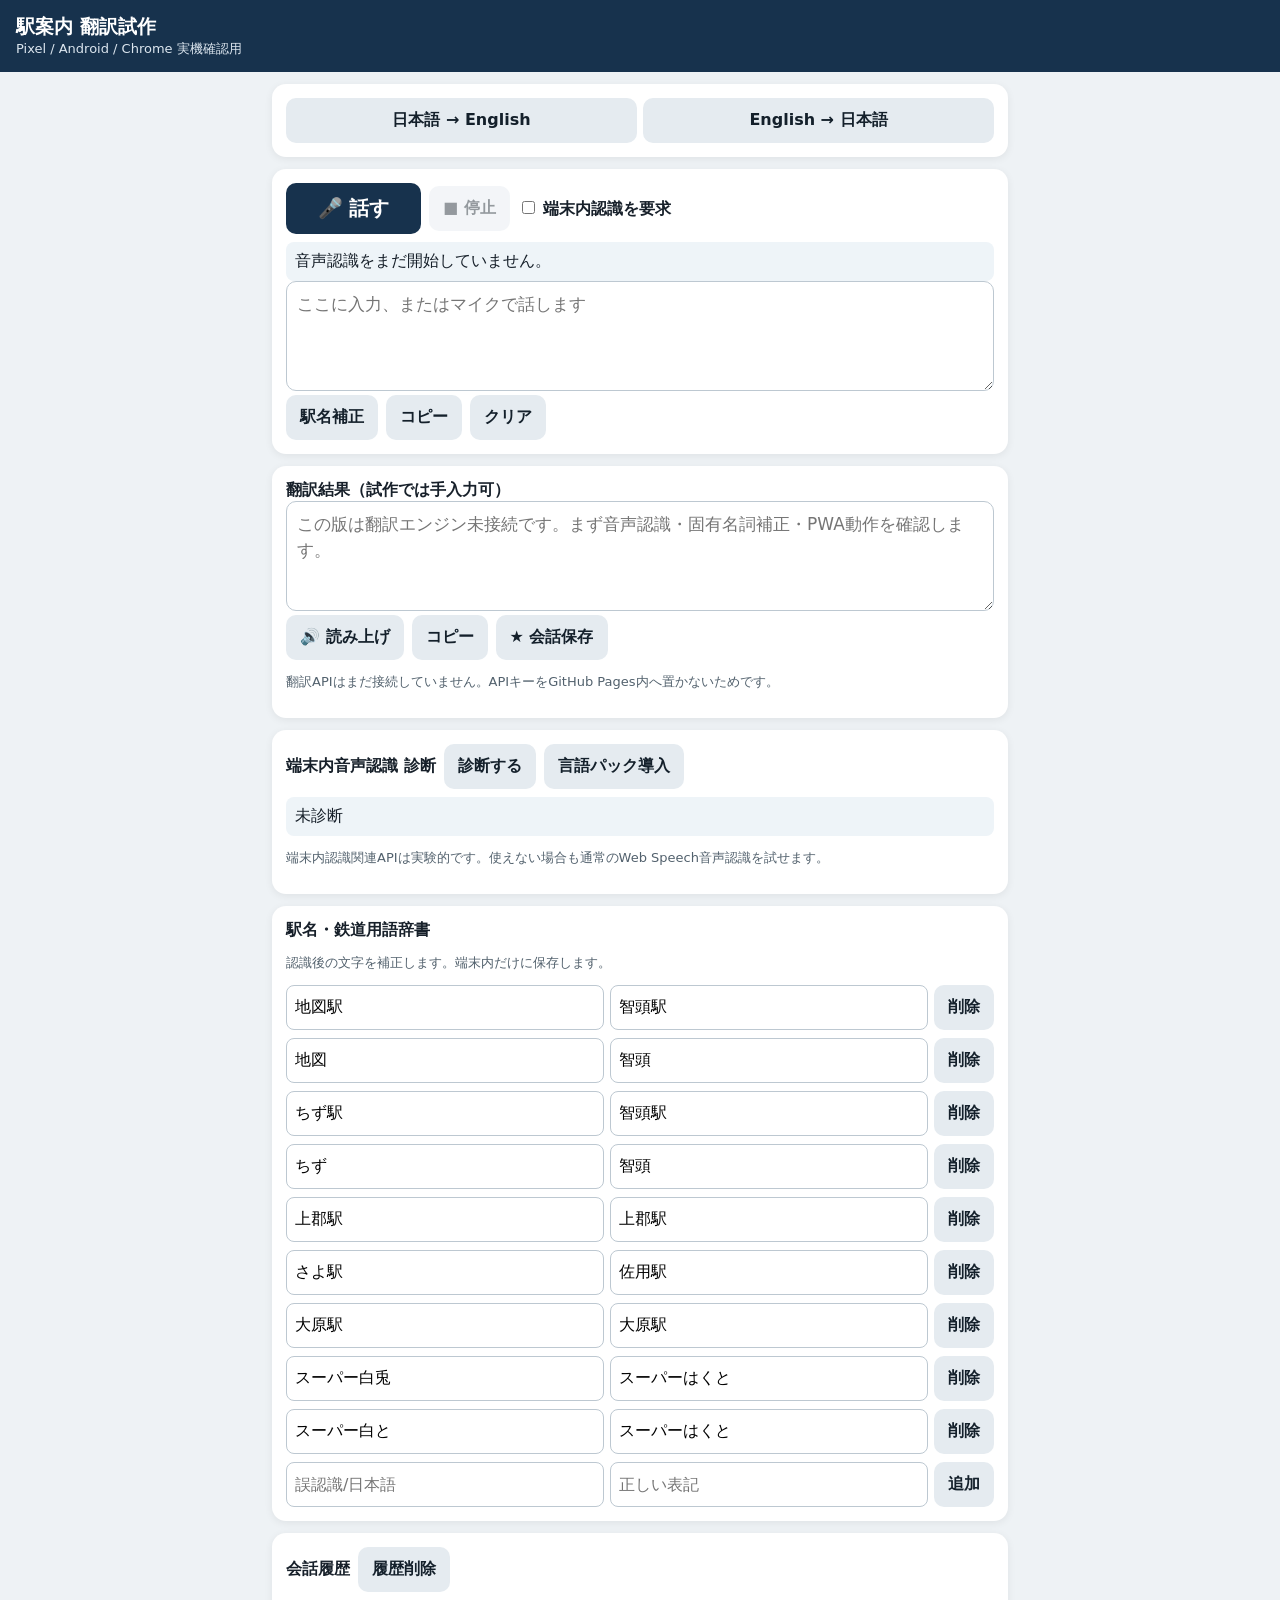
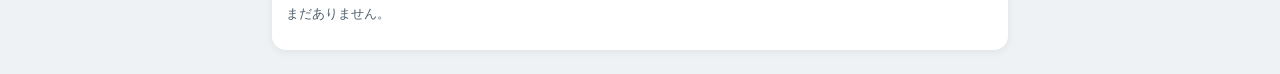
==== index.html @ 6092db47 "Add files via upload" ====
<!doctype html>
<html lang="ja">
<head>
<meta charset="utf-8"><meta name="viewport" content="width=device-width,initial-scale=1,viewport-fit=cover">
<meta name="theme-color" content="#17324d"><title>駅案内 翻訳試作</title><link rel="manifest" href="manifest.webmanifest">
<style>
:root{font-family:system-ui,-apple-system,sans-serif;color:#17202a;background:#eef2f5}*{box-sizing:border-box}body{margin:0}header{background:#17324d;color:white;padding:14px 16px;position:sticky;top:0;z-index:2}header b{font-size:19px}.wrap{max-width:760px;margin:auto;padding:12px}.card{background:white;border-radius:14px;padding:14px;margin-bottom:12px;box-shadow:0 2px 8px #0001}.row{display:flex;gap:8px;align-items:center;flex-wrap:wrap}button,select,input,textarea{font:inherit}button{border:0;border-radius:10px;padding:12px 14px;background:#e5ebf0;color:#14202b;font-weight:700}button.primary{background:#17324d;color:white}button.mic{font-size:20px;min-width:135px}button:disabled{opacity:.45}textarea{width:100%;min-height:110px;border:1px solid #bdc8d1;border-radius:10px;padding:10px;font-size:17px;line-height:1.5}label{font-weight:700}.small{font-size:13px;color:#52616d}.status{padding:9px;border-radius:8px;background:#eef4f8;margin-top:8px}.good{background:#e8f5e9}.warn{background:#fff4df}.tabs button.active{background:#17324d;color:white}.history{border-top:1px solid #ddd;padding:9px 0}.history small{color:#667}.switch{display:flex;gap:6px}.switch button{flex:1}.dictgrid{display:grid;grid-template-columns:1fr 1fr auto;gap:6px;margin-top:8px}.dictgrid input{min-width:0;border:1px solid #bdc8d1;border-radius:8px;padding:8px}@media(max-width:520px){.dictgrid{grid-template-columns:1fr 1fr}.dictgrid button{grid-column:1/3}}
</style></head>
<body><header><b>駅案内 翻訳試作</b><div class="small" style="color:#dce6ef">Pixel / Android / Chrome 実機確認用</div></header>
<div class="wrap">
<div class="card"><div class="switch"><button id="jaBtn" class="active">日本語 → English</button><button id="enBtn">English → 日本語</button></div></div>
<div class="card"><div class="row"><button id="micBtn" class="primary mic">🎤 話す</button><button id="stopBtn" disabled>■ 停止</button><label><input id="localOnly" type="checkbox"> 端末内認識を要求</label></div><div id="speechStatus" class="status">音声認識をまだ開始していません。</div><textarea id="input" placeholder="ここに入力、またはマイクで話します"></textarea><div class="row"><button id="correctBtn">駅名補正</button><button id="copyIn">コピー</button><button id="clearBtn">クリア</button></div></div>
<div class="card"><label>翻訳結果（試作では手入力可）</label><textarea id="output" placeholder="この版は翻訳エンジン未接続です。まず音声認識・固有名詞補正・PWA動作を確認します。"></textarea><div class="row"><button id="speakBtn">🔊 読み上げ</button><button id="copyOut">コピー</button><button id="saveBtn">★ 会話保存</button></div><p class="small">翻訳APIはまだ接続していません。APIキーをGitHub Pages内へ置かないためです。</p></div>
<div class="card"><div class="row"><b>端末内音声認識 診断</b><button id="diagBtn">診断する</button><button id="installBtn">言語パック導入</button></div><div id="diag" class="status">未診断</div><p class="small">端末内認識関連APIは実験的です。使えない場合も通常のWeb Speech音声認識を試せます。</p></div>
<div class="card"><b>駅名・鉄道用語辞書</b><p class="small">認識後の文字を補正します。端末内だけに保存します。</p><div id="dict"></div><div class="dictgrid"><input id="from" placeholder="誤認識/日本語"><input id="to" placeholder="正しい表記"><button id="addDict">追加</button></div></div>
<div class="card"><div class="row"><b>会話履歴</b><button id="eraseHistory">履歴削除</button></div><div id="history"></div></div>
</div>
<script>
const $=id=>document.getElementById(id);let source='ja-JP';let target='en-US';let recognition=null;
const defaultDict=[['地図駅','智頭駅'],['地図','智頭'],['ちず駅','智頭駅'],['ちず','智頭'],['上郡駅','上郡駅'],['さよ駅','佐用駅'],['大原駅','大原駅'],['スーパー白兎','スーパーはくと'],['スーパー白と','スーパーはくと']];
let dict=JSON.parse(localStorage.getItem('railDict')||'null')||defaultDict;let history=JSON.parse(localStorage.getItem('railHistory')||'[]');
function persist(){localStorage.setItem('railDict',JSON.stringify(dict));localStorage.setItem('railHistory',JSON.stringify(history))}
function renderDict(){ $('dict').innerHTML=dict.map((d,i)=>`<div class="dictgrid"><input value="${esc(d[0])}" data-i="${i}" data-k="0"><input value="${esc(d[1])}" data-i="${i}" data-k="1"><button data-del="${i}">削除</button></div>`).join('');document.querySelectorAll('#dict input').forEach(x=>x.onchange=e=>{dict[+e.target.dataset.i][+e.target.dataset.k]=e.target.value;persist()});document.querySelectorAll('[data-del]').forEach(x=>x.onclick=e=>{dict.splice(+e.target.dataset.del,1);persist();renderDict()})}
function renderHistory(){ $('history').innerHTML=history.length?history.map((h,i)=>`<div class="history"><small>${new Date(h.t).toLocaleString()} ${h.dir}</small><div>${esc(h.a)}</div><div><b>${esc(h.b)}</b></div></div>`).join(''):'<p class="small">まだありません。</p>'}
function esc(s=''){return s.replace(/[&<>\"]/g,c=>({'&':'&amp;','<':'&lt;','>':'&gt;','"':'&quot;'}[c]))}
function correct(){let s=$('input').value;for(const [a,b] of dict){if(a)s=s.split(a).join(b)}$('input').value=s}
function setDir(ja){source=ja?'ja-JP':'en-US';target=ja?'en-US':'ja-JP';$('jaBtn').classList.toggle('active',ja);$('enBtn').classList.toggle('active',!ja);$('input').placeholder=ja?'日本語を入力、または話します':'Type or speak English';}
$('jaBtn').onclick=()=>setDir(true);$('enBtn').onclick=()=>setDir(false);$('correctBtn').onclick=correct;$('clearBtn').onclick=()=>{$('input').value='';$('output').value=''};
async function cp(el){try{await navigator.clipboard.writeText($(el).value)}catch{}}$('copyIn').onclick=()=>cp('input');$('copyOut').onclick=()=>cp('output');
$('speakBtn').onclick=()=>{speechSynthesis.cancel();let u=new SpeechSynthesisUtterance($('output').value);u.lang=target;speechSynthesis.speak(u)};
$('saveBtn').onclick=()=>{if(!$('input').value&&!$('output').value)return;history.unshift({t:Date.now(),dir:source.startsWith('ja')?'日→英':'英→日',a:$('input').value,b:$('output').value});history=history.slice(0,50);persist();renderHistory()};
$('eraseHistory').onclick=()=>{history=[];persist();renderHistory()};$('addDict').onclick=()=>{if(!$('from').value||!$('to').value)return;dict.push([$('from').value,$('to').value]);$('from').value=$('to').value='';persist();renderDict()};
function SR(){return window.SpeechRecognition||window.webkitSpeechRecognition}
async function startSpeech(){const C=SR();if(!C){$('speechStatus').textContent='このブラウザーではSpeechRecognitionが見つかりません。';return}recognition=new C();recognition.lang=source;recognition.continuous=true;recognition.interimResults=true;recognition.maxAlternatives=1;if('processLocally' in recognition)recognition.processLocally=$('localOnly').checked;
try{if('phrases' in recognition&&window.SpeechRecognitionPhrase){let words=['智頭','智頭駅','上郡','上郡駅','佐用','佐用駅','大原','大原駅','スーパーはくと','智頭急行'];recognition.phrases=words.map(x=>new SpeechRecognitionPhrase(x,8));}}catch(e){}
let finalText='';recognition.onstart=()=>{$('speechStatus').textContent='聞いています…';$('speechStatus').className='status good';$('micBtn').disabled=true;$('stopBtn').disabled=false};recognition.onresult=e=>{let interim='';for(let i=e.resultIndex;i<e.results.length;i++){let t=e.results[i][0].transcript;if(e.results[i].isFinal)finalText+=t;else interim+=t}$('input').value=finalText+interim};recognition.onerror=e=>{$('speechStatus').textContent='音声認識エラー: '+e.error;$('speechStatus').className='status warn'};recognition.onend=()=>{correct();$('micBtn').disabled=false;$('stopBtn').disabled=true;if(!$('speechStatus').textContent.startsWith('音声認識エラー')){$('speechStatus').textContent='認識終了。駅名補正を適用しました。';$('speechStatus').className='status'}};try{recognition.start()}catch(e){$('speechStatus').textContent='開始できません: '+e.message}}
$('micBtn').onclick=startSpeech;$('stopBtn').onclick=()=>recognition&&recognition.stop();
async function diagnose(){const C=window.SpeechRecognition;if(!C){$('diag').innerHTML='端末内認識用の <code>SpeechRecognition</code> API が見つかりません。通常音声認識はマイクボタンで別途確認できます。';return}if(typeof C.available!=='function'){$('diag').textContent='available() 非対応。端末内認識の自動診断はできません。';return}try{let r=await C.available({langs:[source],processLocally:true,quality:'dictation'});$('diag').textContent=`${source}: ${r}（availableなら端末内で利用可能）`}catch(e){$('diag').textContent='診断エラー: '+e.message}}
$('diagBtn').onclick=diagnose;$('installBtn').onclick=async()=>{const C=window.SpeechRecognition;if(!C||typeof C.install!=='function'){ $('diag').textContent='install() 非対応です。';return}try{$('diag').textContent='言語パックを確認・導入中…';let ok=await C.install({langs:[source],processLocally:true,quality:'dictation'});$('diag').textContent=ok?'導入できました。もう一度診断してください。':'導入できませんでした。'}catch(e){$('diag').textContent='導入エラー: '+e.message}};
renderDict();renderHistory();if('serviceWorker'in navigator)navigator.serviceWorker.register('./sw.js');
</script></body></html>
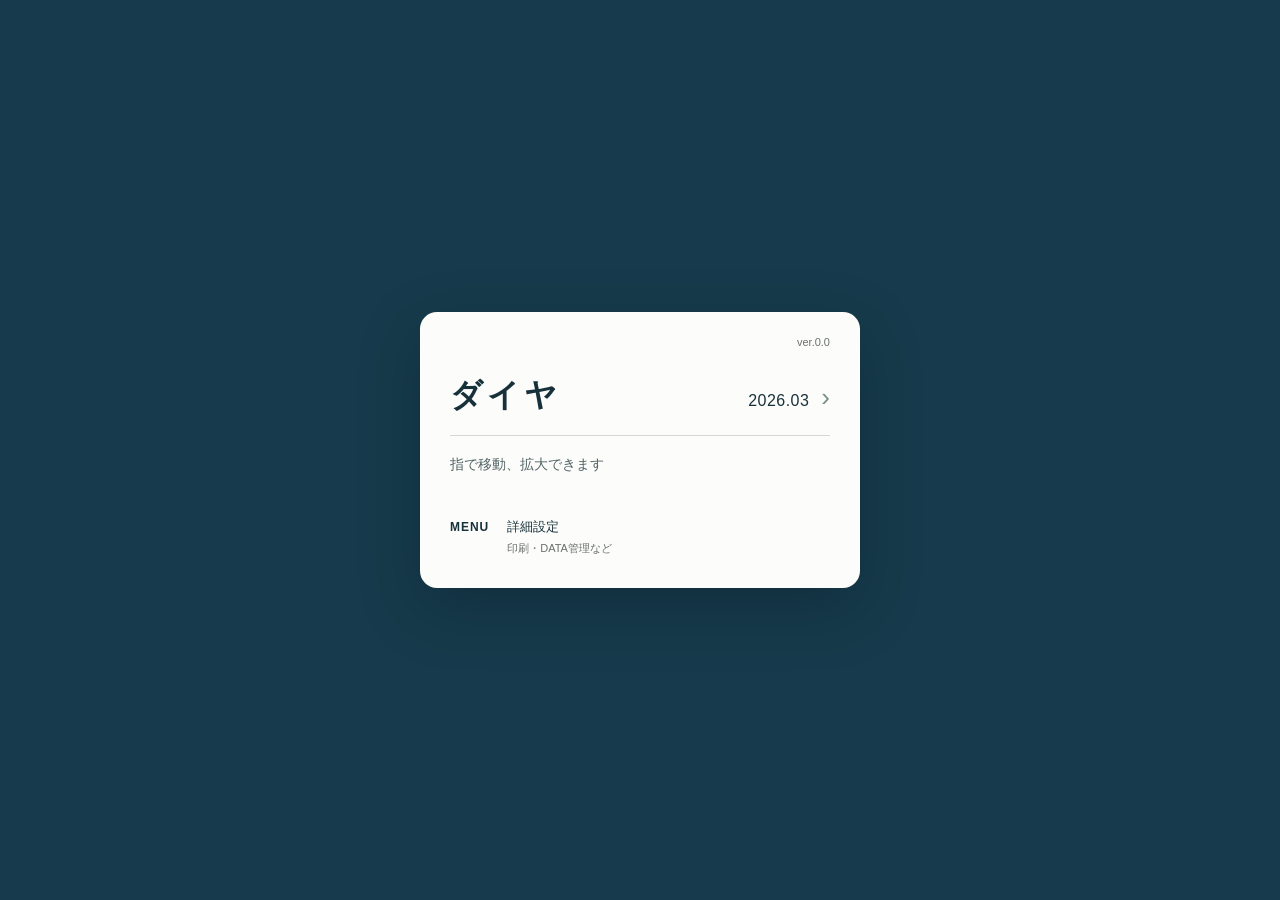
==== commit 659084bc: "UI" ====
--- a/index.html
+++ b/index.html
@@ -1,41 +1,11 @@
 <!doctype html>
-<html lang="ja">
-<head>
-<meta charset="utf-8"><meta name="viewport" content="width=device-width,initial-scale=1,viewport-fit=cover">
-<meta name="theme-color" content="#17324d"><title>駅案内 翻訳試作</title><link rel="manifest" href="manifest.webmanifest">
-<style>
-:root{font-family:system-ui,-apple-system,sans-serif;color:#17202a;background:#eef2f5}*{box-sizing:border-box}body{margin:0}header{background:#17324d;color:white;padding:14px 16px;position:sticky;top:0;z-index:2}header b{font-size:19px}.wrap{max-width:760px;margin:auto;padding:12px}.card{background:white;border-radius:14px;padding:14px;margin-bottom:12px;box-shadow:0 2px 8px #0001}.row{display:flex;gap:8px;align-items:center;flex-wrap:wrap}button,select,input,textarea{font:inherit}button{border:0;border-radius:10px;padding:12px 14px;background:#e5ebf0;color:#14202b;font-weight:700}button.primary{background:#17324d;color:white}button.mic{font-size:20px;min-width:135px}button:disabled{opacity:.45}textarea{width:100%;min-height:110px;border:1px solid #bdc8d1;border-radius:10px;padding:10px;font-size:17px;line-height:1.5}label{font-weight:700}.small{font-size:13px;color:#52616d}.status{padding:9px;border-radius:8px;background:#eef4f8;margin-top:8px}.good{background:#e8f5e9}.warn{background:#fff4df}.tabs button.active{background:#17324d;color:white}.history{border-top:1px solid #ddd;padding:9px 0}.history small{color:#667}.switch{display:flex;gap:6px}.switch button{flex:1}.dictgrid{display:grid;grid-template-columns:1fr 1fr auto;gap:6px;margin-top:8px}.dictgrid input{min-width:0;border:1px solid #bdc8d1;border-radius:8px;padding:8px}@media(max-width:520px){.dictgrid{grid-template-columns:1fr 1fr}.dictgrid button{grid-column:1/3}}
-</style></head>
-<body><header><b>駅案内 翻訳試作</b><div class="small" style="color:#dce6ef">Pixel / Android / Chrome 実機確認用</div></header>
-<div class="wrap">
-<div class="card"><div class="switch"><button id="jaBtn" class="active">日本語 → English</button><button id="enBtn">English → 日本語</button></div></div>
-<div class="card"><div class="row"><button id="micBtn" class="primary mic">🎤 話す</button><button id="stopBtn" disabled>■ 停止</button><label><input id="localOnly" type="checkbox"> 端末内認識を要求</label></div><div id="speechStatus" class="status">音声認識をまだ開始していません。</div><textarea id="input" placeholder="ここに入力、またはマイクで話します"></textarea><div class="row"><button id="correctBtn">駅名補正</button><button id="copyIn">コピー</button><button id="clearBtn">クリア</button></div></div>
-<div class="card"><label>翻訳結果（試作では手入力可）</label><textarea id="output" placeholder="この版は翻訳エンジン未接続です。まず音声認識・固有名詞補正・PWA動作を確認します。"></textarea><div class="row"><button id="speakBtn">🔊 読み上げ</button><button id="copyOut">コピー</button><button id="saveBtn">★ 会話保存</button></div><p class="small">翻訳APIはまだ接続していません。APIキーをGitHub Pages内へ置かないためです。</p></div>
-<div class="card"><div class="row"><b>端末内音声認識 診断</b><button id="diagBtn">診断する</button><button id="installBtn">言語パック導入</button></div><div id="diag" class="status">未診断</div><p class="small">端末内認識関連APIは実験的です。使えない場合も通常のWeb Speech音声認識を試せます。</p></div>
-<div class="card"><b>駅名・鉄道用語辞書</b><p class="small">認識後の文字を補正します。端末内だけに保存します。</p><div id="dict"></div><div class="dictgrid"><input id="from" placeholder="誤認識/日本語"><input id="to" placeholder="正しい表記"><button id="addDict">追加</button></div></div>
-<div class="card"><div class="row"><b>会話履歴</b><button id="eraseHistory">履歴削除</button></div><div id="history"></div></div>
-</div>
-<script>
-const $=id=>document.getElementById(id);let source='ja-JP';let target='en-US';let recognition=null;
-const defaultDict=[['地図駅','智頭駅'],['地図','智頭'],['ちず駅','智頭駅'],['ちず','智頭'],['上郡駅','上郡駅'],['さよ駅','佐用駅'],['大原駅','大原駅'],['スーパー白兎','スーパーはくと'],['スーパー白と','スーパーはくと']];
-let dict=JSON.parse(localStorage.getItem('railDict')||'null')||defaultDict;let history=JSON.parse(localStorage.getItem('railHistory')||'[]');
-function persist(){localStorage.setItem('railDict',JSON.stringify(dict));localStorage.setItem('railHistory',JSON.stringify(history))}
-function renderDict(){ $('dict').innerHTML=dict.map((d,i)=>`<div class="dictgrid"><input value="${esc(d[0])}" data-i="${i}" data-k="0"><input value="${esc(d[1])}" data-i="${i}" data-k="1"><button data-del="${i}">削除</button></div>`).join('');document.querySelectorAll('#dict input').forEach(x=>x.onchange=e=>{dict[+e.target.dataset.i][+e.target.dataset.k]=e.target.value;persist()});document.querySelectorAll('[data-del]').forEach(x=>x.onclick=e=>{dict.splice(+e.target.dataset.del,1);persist();renderDict()})}
-function renderHistory(){ $('history').innerHTML=history.length?history.map((h,i)=>`<div class="history"><small>${new Date(h.t).toLocaleString()} ${h.dir}</small><div>${esc(h.a)}</div><div><b>${esc(h.b)}</b></div></div>`).join(''):'<p class="small">まだありません。</p>'}
-function esc(s=''){return s.replace(/[&<>\"]/g,c=>({'&':'&amp;','<':'&lt;','>':'&gt;','"':'&quot;'}[c]))}
-function correct(){let s=$('input').value;for(const [a,b] of dict){if(a)s=s.split(a).join(b)}$('input').value=s}
-function setDir(ja){source=ja?'ja-JP':'en-US';target=ja?'en-US':'ja-JP';$('jaBtn').classList.toggle('active',ja);$('enBtn').classList.toggle('active',!ja);$('input').placeholder=ja?'日本語を入力、または話します':'Type or speak English';}
-$('jaBtn').onclick=()=>setDir(true);$('enBtn').onclick=()=>setDir(false);$('correctBtn').onclick=correct;$('clearBtn').onclick=()=>{$('input').value='';$('output').value=''};
-async function cp(el){try{await navigator.clipboard.writeText($(el).value)}catch{}}$('copyIn').onclick=()=>cp('input');$('copyOut').onclick=()=>cp('output');
-$('speakBtn').onclick=()=>{speechSynthesis.cancel();let u=new SpeechSynthesisUtterance($('output').value);u.lang=target;speechSynthesis.speak(u)};
-$('saveBtn').onclick=()=>{if(!$('input').value&&!$('output').value)return;history.unshift({t:Date.now(),dir:source.startsWith('ja')?'日→英':'英→日',a:$('input').value,b:$('output').value});history=history.slice(0,50);persist();renderHistory()};
-$('eraseHistory').onclick=()=>{history=[];persist();renderHistory()};$('addDict').onclick=()=>{if(!$('from').value||!$('to').value)return;dict.push([$('from').value,$('to').value]);$('from').value=$('to').value='';persist();renderDict()};
-function SR(){return window.SpeechRecognition||window.webkitSpeechRecognition}
-async function startSpeech(){const C=SR();if(!C){$('speechStatus').textContent='このブラウザーではSpeechRecognitionが見つかりません。';return}recognition=new C();recognition.lang=source;recognition.continuous=true;recognition.interimResults=true;recognition.maxAlternatives=1;if('processLocally' in recognition)recognition.processLocally=$('localOnly').checked;
-try{if('phrases' in recognition&&window.SpeechRecognitionPhrase){let words=['智頭','智頭駅','上郡','上郡駅','佐用','佐用駅','大原','大原駅','スーパーはくと','智頭急行'];recognition.phrases=words.map(x=>new SpeechRecognitionPhrase(x,8));}}catch(e){}
-let finalText='';recognition.onstart=()=>{$('speechStatus').textContent='聞いています…';$('speechStatus').className='status good';$('micBtn').disabled=true;$('stopBtn').disabled=false};recognition.onresult=e=>{let interim='';for(let i=e.resultIndex;i<e.results.length;i++){let t=e.results[i][0].transcript;if(e.results[i].isFinal)finalText+=t;else interim+=t}$('input').value=finalText+interim};recognition.onerror=e=>{$('speechStatus').textContent='音声認識エラー: '+e.error;$('speechStatus').className='status warn'};recognition.onend=()=>{correct();$('micBtn').disabled=false;$('stopBtn').disabled=true;if(!$('speechStatus').textContent.startsWith('音声認識エラー')){$('speechStatus').textContent='認識終了。駅名補正を適用しました。';$('speechStatus').className='status'}};try{recognition.start()}catch(e){$('speechStatus').textContent='開始できません: '+e.message}}
-$('micBtn').onclick=startSpeech;$('stopBtn').onclick=()=>recognition&&recognition.stop();
-async function diagnose(){const C=window.SpeechRecognition;if(!C){$('diag').innerHTML='端末内認識用の <code>SpeechRecognition</code> API が見つかりません。通常音声認識はマイクボタンで別途確認できます。';return}if(typeof C.available!=='function'){$('diag').textContent='available() 非対応。端末内認識の自動診断はできません。';return}try{let r=await C.available({langs:[source],processLocally:true,quality:'dictation'});$('diag').textContent=`${source}: ${r}（availableなら端末内で利用可能）`}catch(e){$('diag').textContent='診断エラー: '+e.message}}
-$('diagBtn').onclick=diagnose;$('installBtn').onclick=async()=>{const C=window.SpeechRecognition;if(!C||typeof C.install!=='function'){ $('diag').textContent='install() 非対応です。';return}try{$('diag').textContent='言語パックを確認・導入中…';let ok=await C.install({langs:[source],processLocally:true,quality:'dictation'});$('diag').textContent=ok?'導入できました。もう一度診断してください。':'導入できませんでした。'}catch(e){$('diag').textContent='導入エラー: '+e.message}};
-renderDict();renderHistory();if('serviceWorker'in navigator)navigator.serviceWorker.register('./sw.js');
-</script></body></html>
+<html lang="ja"><head><meta charset="utf-8"><meta name="viewport" content="width=device-width,initial-scale=1,viewport-fit=cover"><meta name="theme-color" content="#173b4c"><title>ダイヤ</title><link rel="manifest" href="manifest.webmanifest"><link rel="apple-touch-icon" href="icons/icon-192.png"><link rel="stylesheet" href="styles.css"></head>
+<body class="launch-waiting">
+<section id="launch-screen" class="launch-screen" aria-labelledby="launch-title"><div class="launch-card"><p class="version">ver.0.0</p><button id="launch" class="launch-choice" aria-label="ダイヤを開く"><strong id="launch-title">ダイヤ</strong><span id="edition">2026.03</span><span class="enter-mark" aria-hidden="true">›</span></button><p class="launch-help">指で移動、拡大できます</p><button id="menu-open" class="menu-entry"><strong>MENU</strong><span>詳細設定<small>印刷・DATA管理など</small></span></button></div></section>
+<div id="app-shell" class="app-shell" hidden><main class="diagram-stage"><div id="chart-wrap" class="chart-wrap"><svg id="chart" role="img" aria-label="列車ダイヤ図" tabindex="0"></svg></div><div class="view-caption" aria-live="off"><span id="view-range"></span><span id="grid-caption">10分</span></div>
+<section id="move-panel" class="floating-panel move-panel" hidden aria-label="表示範囲"><div class="panel-head"><strong>移動・拡大</strong><button data-close="move-panel" aria-label="移動パネルを閉じる">×</button></div><div class="presets"><button data-span="all">全日</button><button data-span="43200">12時間</button><button data-span="21600">6時間</button><button data-span="10800">3時間</button><button id="zoom-out" aria-label="縮小">−</button><button id="zoom-in" aria-label="拡大">＋</button></div><label class="range-label"><span id="move-start">5:00</span><input id="time-slider" type="range" step="60" aria-label="時間帯を移動"><span id="move-end">23:00</span></label></section>
+<section id="train-panel" class="floating-panel train-panel" hidden aria-label="列車"><div class="panel-head"><strong>列車</strong><button data-close="train-panel" aria-label="列車パネルを閉じる">×</button></div><div class="train-filters"><label><input id="up" type="checkbox" checked>上り</label><label><input id="down" type="checkbox" checked>下り</label><select id="train" aria-label="列車を選択"></select></div><div class="legend"><span><i class="up"></i>上り</span><span><i class="down"></i>下り</span><span><i class="hakuto"></i>はくと</span><span><i class="inaba"></i>いなば</span></div><div id="details" hidden><h2 id="detail-title"></h2><div class="table-wrap"><table><thead><tr><th>駅・信号所</th><th>着</th><th>発欄</th></tr></thead><tbody id="detail-body"></tbody></table></div><p class="detail-note">着のない発欄は、通過時刻の場合があります。</p><button id="clear-train">選択を解除</button></div></section>
+</main><nav class="side-controls" aria-label="ダイヤの操作"><button id="fit" class="side-button"><span class="side-icon" aria-hidden="true">↔</span><span>全日</span></button><button id="move-open" class="side-button" aria-expanded="false"><span class="side-icon" aria-hidden="true">↔</span><span>移動</span></button><button id="train-open" class="side-button" aria-expanded="false"><span class="side-icon" aria-hidden="true">▤</span><span>列車</span></button><button id="home" class="side-button home-button" aria-label="タイトルへ戻る"><span class="side-icon" aria-hidden="true">↩</span><span>戻る</span></button></nav></div>
+<dialog id="settings" class="settings"><div class="panel-head"><h2>MENU <small>詳細設定</small></h2><button id="menu-close" aria-label="MENUを閉じる">×</button></div><section><h3>印刷</h3><p>A4横に全日ダイヤを上下2枚配置します。</p><button id="print-preview">印刷プレビュー</button></section><section><h3>DATA管理</h3><p id="source-info"></p><label class="file-choice">データを開く <input id="import-data" type="file" accept=".json,application/json"></label><div class="menu-buttons"><button id="export-data">データを保存</button><button id="reset-data">同梱データへ戻す</button></div><p id="import-message" aria-live="polite"></p><p class="note">JSONを読み込み、この端末に保存します。Excelからの変換方法は同梱の説明書を参照してください。</p></section><details><summary>操作・データについて</summary><p>1本指で左右へ移動、2本指で時間軸を拡大・縮小します。PCはドラッグとホイールで移動、Ctrl＋ホイールで拡大・縮小できます。右側の「移動」から表示幅と時間帯を選べます。</p><p>通常は10分目盛。2分が十分な幅になるまで拡大すると2分目盛に切り替わります。5分目盛は使いません。「全日」で全体へ戻ります。</p><p>時刻・距離は元Excel①を秒単位で保持。②③の紙時刻表用変換は含みません。表示年月は相談時の指定です。元資料の適用日は別途未確定です。</p><p id="offline-status"></p></details></dialog>
+<section id="print-preview-screen" hidden class="print-preview-screen"><div class="print-actions"><button id="print-back">タイトルへ戻る</button><button id="print-now">印刷する</button><span>A4横・全日2枚</span></div><div id="print-sheet" class="print-sheet"><div class="print-diagram"><div class="print-heading">ダイヤ <span class="print-edition">2026.03</span></div><svg id="print-chart-1" aria-label="印刷用全日ダイヤ 上段"></svg></div><div class="print-diagram"><div class="print-heading">ダイヤ <span class="print-edition">2026.03</span></div><svg id="print-chart-2" aria-label="印刷用全日ダイヤ 下段"></svg></div></div></section>
+<script src="data.js"></script><script src="ui-config.js"></script><script src="diagram-core.js"></script><script src="diagram-view.js"></script><script src="pan-zoom.js"></script><script src="app.js"></script><script src="register.js"></script></body></html>
--- a/styles.css
+++ b/styles.css
@@ -0,0 +1,7 @@
+:root{color-scheme:light;--paper:#fcfcfa;--paper-deep:#f4f3ee;--ink:#17313b;--muted:#6b716e;--navy:#173b4c;--line:#d8d6cf;--up:#be3438;--down:#285eba;--hakuto:#00a5d9;--inaba:#ddb900;--rail:58px;font-family:"BIZ UDPGothic","Yu Gothic UI",Meiryo,sans-serif;color:var(--ink);background:var(--paper)}*{box-sizing:border-box;-webkit-tap-highlight-color:transparent}[hidden]{display:none!important}html,body{margin:0;width:100%;height:100%;overflow:hidden;overscroll-behavior:none}button,select,input{font:inherit;color:inherit}button{cursor:pointer;border:1px solid #adb9b8;background:var(--paper);border-radius:8px;padding:8px 12px;min-height:38px}button:hover{background:#e8efec}button:disabled{opacity:.4;cursor:default}button:focus-visible,select:focus-visible,input:focus-visible,summary:focus-visible{outline:3px solid #55a3be;outline-offset:2px}input[type=checkbox]{width:18px;height:18px;accent-color:var(--navy)}input[type=range]{accent-color:var(--navy);min-width:0}select{border:1px solid #adb9b8;border-radius:6px;padding:7px;background:#fff;min-width:0}.launch-screen{position:fixed;inset:0;z-index:20;display:grid;place-items:center;padding:24px;background:var(--navy)}.launch-card{width:min(440px,100%);padding:24px 30px 28px;background:var(--paper);border-radius:17px;box-shadow:0 20px 60px #06182155}.version{text-align:right;color:var(--muted);font-size:11px;margin:0 0 26px}.launch-choice{display:flex;align-items:baseline;gap:12px;width:100%;border:0;border-bottom:1px solid var(--line);border-radius:0;padding:0 0 17px;background:transparent;text-align:left}.launch-choice strong{font-size:32px;font-weight:600;letter-spacing:.12em;flex:1}.launch-choice #edition{font-size:16px;letter-spacing:.03em}.enter-mark{font-size:26px;font-weight:400;color:#7b8e8e}.launch-choice:hover{background:transparent;color:#387a95}.launch-help{margin:20px 0 44px;font-size:14px;color:#516365}.menu-entry{display:flex;align-items:baseline;gap:18px;border:0;background:transparent;padding:0;min-height:42px;text-align:left}.menu-entry strong{font-size:12px;letter-spacing:.08em}.menu-entry>span{font-size:13px}.menu-entry small{display:block;margin-top:5px;color:var(--muted);font-size:11px}.menu-entry:hover{background:transparent;text-decoration:underline}.app-shell{width:100%;height:100dvh;display:grid;grid-template-columns:minmax(0,1fr) var(--rail);background:var(--paper);overflow:hidden}.diagram-stage{min-width:0;min-height:0;position:relative;overflow:hidden}.chart-wrap{position:absolute;inset:0 0 23px;touch-action:none;overflow:hidden;cursor:grab}.chart-wrap:active{cursor:grabbing}#chart{width:100%;height:100%;display:block;touch-action:none;outline-offset:-3px;user-select:none;-webkit-user-select:none}.side-controls{background:var(--navy);display:flex;flex-direction:column;align-items:center;gap:5px;padding:8px 4px calc(8px + env(safe-area-inset-bottom));box-shadow:-2px 0 8px #112b3625;z-index:6;min-height:0}.side-button{width:50px;min-height:53px;padding:5px 2px;border:0;background:transparent;color:#e6ecec;border-radius:8px;display:flex;flex-direction:column;align-items:center;justify-content:center;gap:2px;font-size:11px;line-height:1.2}.side-icon{font-size:22px;line-height:24px}.side-button:hover{background:#ffffff17}.side-button[aria-expanded=true]{background:var(--paper-deep);color:var(--navy)}.home-button{margin-top:auto}.view-caption{position:absolute;bottom:0;left:76px;right:14px;height:23px;display:flex;align-items:center;justify-content:space-between;pointer-events:none;color:#74817d;font-size:10px;font-variant-numeric:tabular-nums}.floating-panel{position:absolute;z-index:5;right:8px;top:8px;background:#fcfcfaf5;box-shadow:0 6px 24px #173b4c28;border:1px solid #b8c5c1;border-radius:12px;padding:12px;max-width:calc(100% - 18px);max-height:calc(100% - 34px);overflow:auto}.panel-head{display:flex;align-items:center;justify-content:space-between;gap:16px;margin-bottom:12px}.panel-head button{border:0;background:transparent;font-size:22px;line-height:1;min-width:36px;padding:4px}.panel-head strong{font-size:14px}.panel-head h2{margin:0;font-size:18px}.panel-head small{font-size:12px;font-weight:400;margin-left:12px;color:var(--muted)}.move-panel{width:430px}.presets{display:flex;gap:5px}.presets button{flex:1;padding:7px 4px;font-size:12px;white-space:nowrap}.range-label{display:flex;align-items:center;gap:10px;font-size:11px;margin-top:13px}.range-label input{flex:1;min-height:30px}.train-panel{width:375px}.train-filters{display:flex;align-items:center;gap:14px;font-size:12px}.train-filters label{display:flex;align-items:center;gap:4px}.train-filters select{flex:1}.legend{display:flex;gap:13px;font-size:10px;margin:12px 0;color:#4b5c60}.legend span{display:flex;align-items:center;gap:4px}.legend i{width:16px;height:2px;background:var(--ink)}.legend .up{background:var(--up)}.legend .down{background:var(--down)}.legend .hakuto{background:var(--hakuto)}.legend .inaba{background:var(--inaba)}#detail-title{font-size:13px;line-height:1.7;margin:14px 0 8px}.table-wrap{max-height:180px;overflow:auto}table{border-collapse:collapse;width:100%;font-size:12px;font-variant-numeric:tabular-nums}th,td{text-align:left;padding:6px 8px;border-bottom:1px solid #e0e5df;white-space:nowrap}th{position:sticky;top:0;background:#edf2ef;font-weight:500}.detail-note{font-size:10px;color:var(--muted)}#clear-train{font-size:11px;min-height:30px}.settings{width:min(530px,calc(100% - 28px));max-height:calc(100dvh - 28px);padding:20px 24px;border:1px solid #bdc9c4;border-radius:15px;background:var(--paper);color:var(--ink);font-size:13px}.settings::backdrop{background:#071b27aa}.settings section{border-top:1px solid var(--line);padding:10px 0 18px}.settings h3{font-size:14px;margin:12px 0}.settings p{line-height:1.8}.settings .note{font-size:11px;color:var(--muted)}.settings details{border-top:1px solid var(--line);padding-top:15px;font-size:12px;line-height:1.8}.settings summary{cursor:pointer}.menu-buttons{display:flex;flex-wrap:wrap;gap:8px;margin-top:12px}.file-choice{display:flex;flex-wrap:wrap;gap:8px;align-items:center;font-size:12px}.file-choice input{max-width:100%;font-size:12px}.settings button{font-size:12px}#import-message{font-size:12px;overflow-wrap:anywhere}.train-label{font-size:10px;font-weight:600;paint-order:stroke;stroke:var(--paper);stroke-width:3.5px;stroke-linejoin:round;fill:#293840;cursor:pointer}.station-label{font-size:11px;fill:#455650}.axis-label{font-size:10px;fill:#53625f}.hour-line{stroke:#c4cfcb;stroke-width:.85}.ten-line{stroke:#e4e9e4;stroke-width:.7}.two-line{stroke:#eff1ec;stroke-width:.65}.detail-ten-line{stroke:#cdd7d0;stroke-width:.8}.station-line{stroke:#dce1db;stroke-width:.8}.train-line{fill:none;stroke-linejoin:round;stroke-linecap:round}.hit-line{stroke:transparent;stroke-width:12;fill:none;pointer-events:stroke;cursor:pointer}
+#chart:focus{outline:none}#chart:focus-visible{outline:1px solid #88a9b2;outline-offset:-1px}
+body.fallback-landscape .app-shell{position:fixed;left:100vw;top:0;width:100dvh;height:100vw;transform:rotate(90deg);transform-origin:top left}body.fallback-landscape .chart-wrap{inset:0 0 23px}
+.print-preview-screen{position:fixed;inset:0;z-index:30;overflow:auto;background:#e7e8e2;padding:16px}.print-actions{display:flex;gap:12px;align-items:center;margin:0 auto 16px;max-width:1100px;font-size:12px}.print-sheet{background:white;max-width:1100px;width:100%;aspect-ratio:281/194;margin:auto;display:grid;grid-template-rows:1fr 1fr;gap:10px;padding:12px;color:#17313b}.print-diagram{min-height:0;display:grid;grid-template-rows:20px minmax(0,1fr)}.print-diagram+.print-diagram{border-top:1px dashed #b4bcb5;padding-top:8px}.print-heading{font-size:12px;font-weight:600;display:flex;justify-content:space-between;padding:0 14px}.print-heading span{font-size:10px;font-weight:400}.print-diagram svg{width:100%;height:100%;display:block}.print-sheet .train-label{stroke:white}.print-sheet .ten-line{stroke:#dfe4df}
+@media(max-height:440px){.launch-card{padding:15px 26px;width:450px}.version{margin-bottom:12px}.launch-help{margin:12px 0 24px}.launch-choice strong{font-size:28px}.side-controls{gap:2px;padding-top:5px}.side-button{min-height:48px}.floating-panel{padding:9px}.panel-head{margin-bottom:7px}}
+@media(max-width:380px){.launch-card{padding:22px}.launch-choice strong{font-size:27px}.launch-choice #edition{font-size:14px}}
+@media print{@page{size:A4 landscape;margin:8mm}html,body{width:auto;height:auto;overflow:visible!important;background:white}.launch-screen,.app-shell,.settings,.print-actions{display:none!important}#print-preview-screen{position:static;display:block!important;overflow:visible;background:white;padding:0}#print-sheet{max-width:none;width:281mm;height:194mm;aspect-ratio:auto;margin:0;padding:0;gap:4mm;break-inside:avoid;print-color-adjust:exact;-webkit-print-color-adjust:exact}.print-heading{font-size:8pt}.print-heading span{font-size:7pt}.print-diagram{grid-template-rows:5mm minmax(0,1fr)}.print-diagram+.print-diagram{padding-top:3mm}.print-sheet svg{height:100%;width:100%}}
